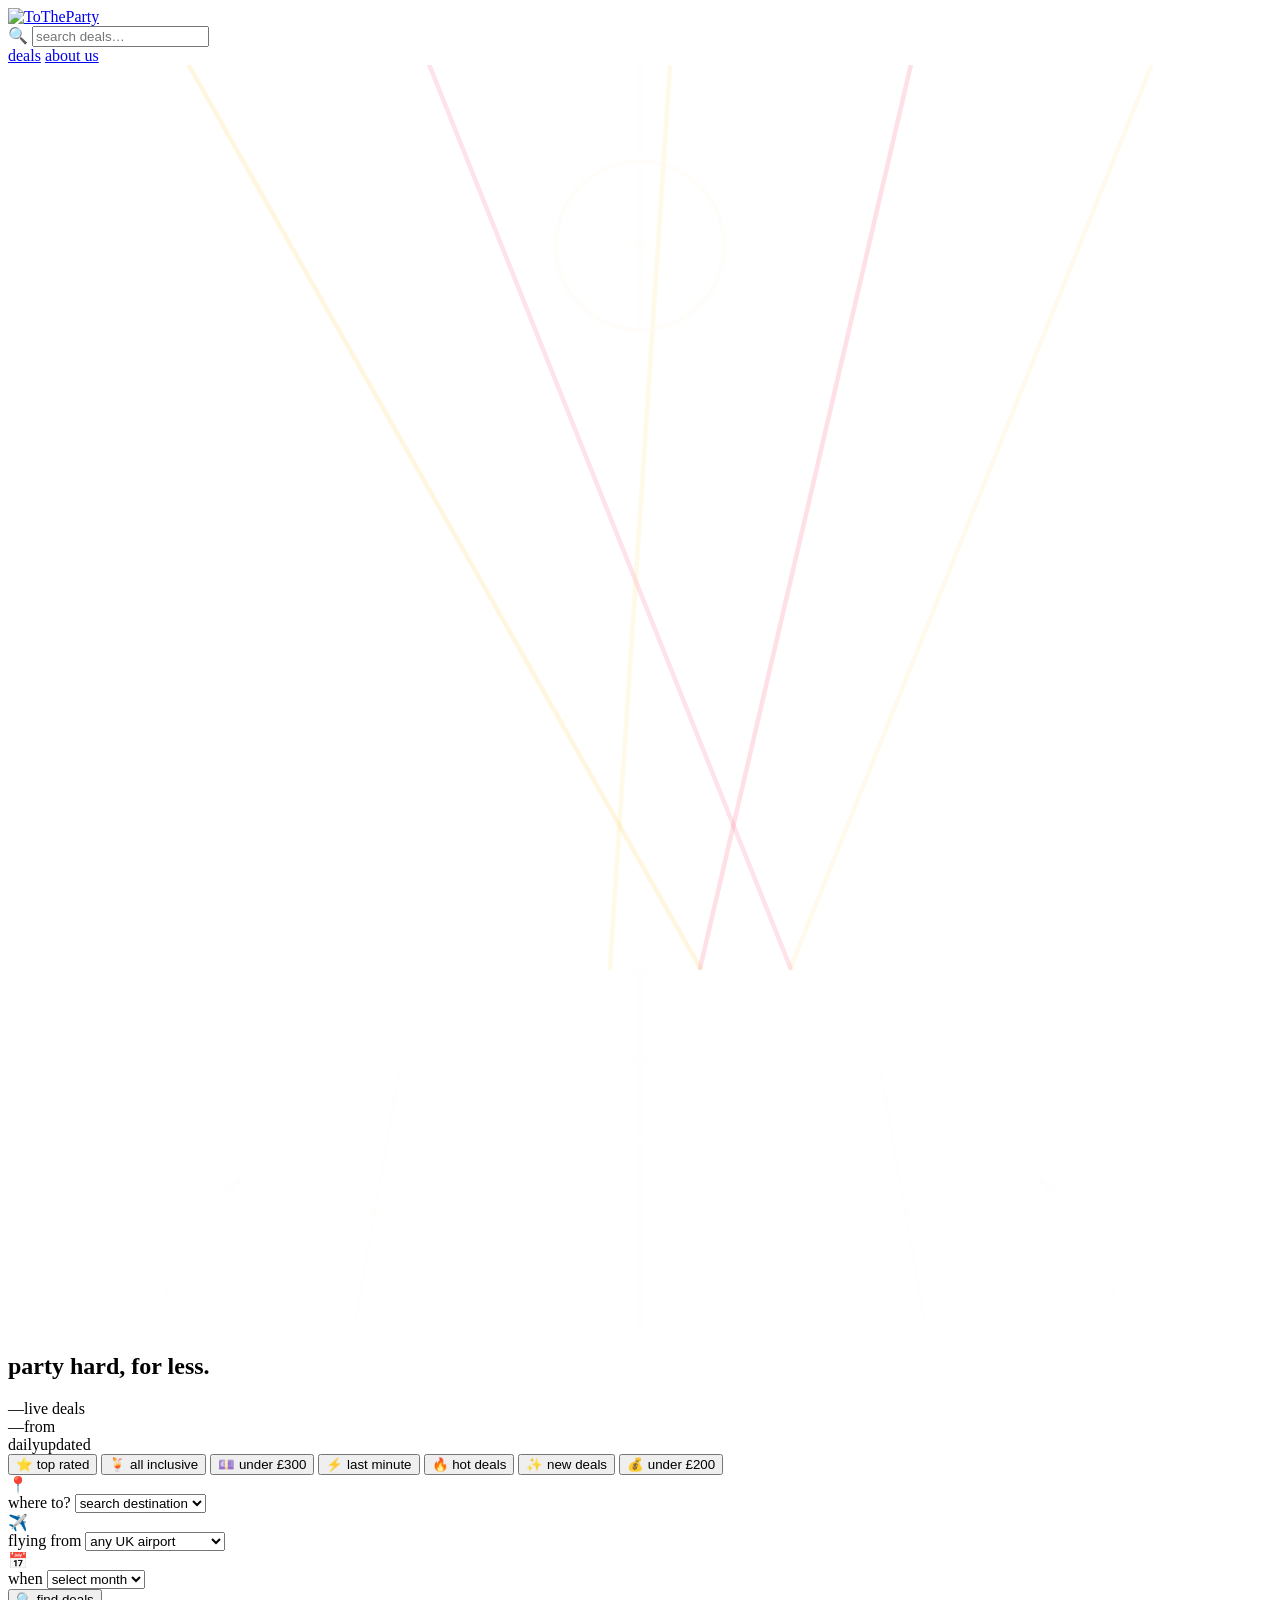
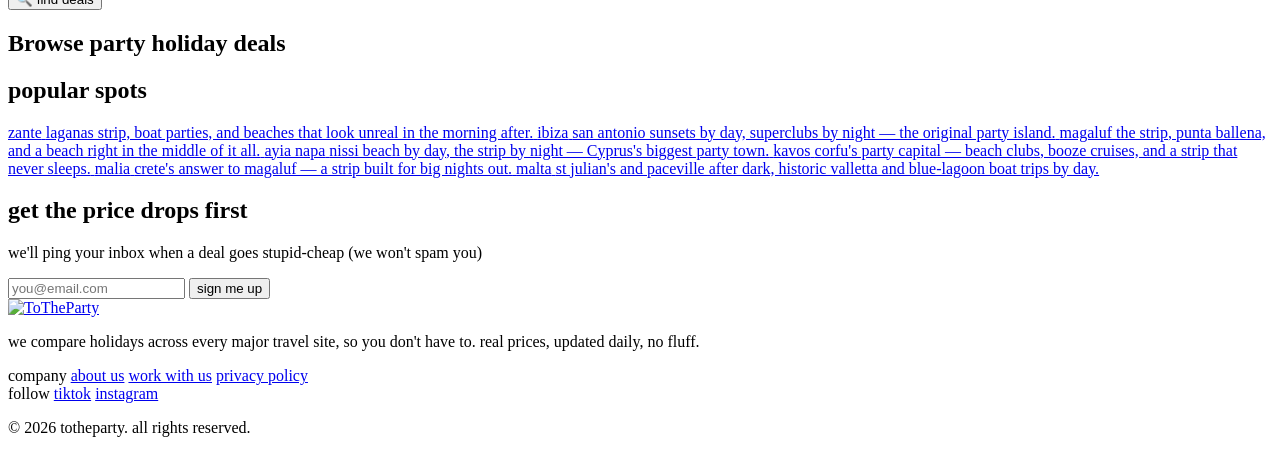
==== index.html @ 6faf3759 "Add files via upload" ====
<!DOCTYPE html>
<html lang="en">
<head>
<meta charset="UTF-8">
<meta name="viewport" content="width=device-width, initial-scale=1.0">
<title>ToTheParty — cheap party holiday deals</title>
<link rel="preconnect" href="https://fonts.googleapis.com">
<link rel="preconnect" href="https://fonts.gstatic.com" crossorigin>
<link href="https://fonts.googleapis.com/css2?family=Anton&family=Work+Sans:wght@400;500;600;700&display=swap" rel="stylesheet">
<link rel="stylesheet" href="css/styles.css">
</head>
<body>

<header class="site-header">
  <div class="wrap header-inner">
    <a href="index.html" class="logo"><img src="images/logo-header.png" alt="ToTheParty" class="logo-img"></a>
    <form class="header-search" id="header-search-form">
      <span class="header-search-input-icon" aria-hidden="true">🔍</span>
      <input type="search" id="header-search-input" placeholder="search deals…" aria-label="Search deals">
    </form>
    <nav class="main-nav">
      <a href="#deals">deals</a>
      <a href="about.html">about us</a>
    </nav>
  </div>
</header>

<section class="hero">
  <div class="wrap hero-inner">
    <svg class="hero-art" viewBox="0 0 420 420" xmlns="http://www.w3.org/2000/svg" aria-hidden="true">
  <!-- laser beams -->
  <g stroke-linecap="round" fill="none">
    <line x1="60" y1="0" x2="230" y2="300" stroke="rgba(255,201,60,0.16)" stroke-width="1.5"/>
    <line x1="140" y1="0" x2="260" y2="300" stroke="rgba(255,61,104,0.14)" stroke-width="1.5"/>
    <line x1="220" y1="0" x2="200" y2="300" stroke="rgba(255,201,60,0.12)" stroke-width="1.5"/>
    <line x1="300" y1="0" x2="230" y2="300" stroke="rgba(255,61,104,0.16)" stroke-width="1.5"/>
    <line x1="380" y1="0" x2="260" y2="300" stroke="rgba(255,201,60,0.1)" stroke-width="1.5"/>
  </g>
  <!-- disco ball -->
  <g transform="translate(210,60)">
    <line x1="0" y1="-60" x2="0" y2="-30" stroke="rgba(255,248,240,0.2)" stroke-width="1.5"/>
    <circle r="28" fill="none" stroke="rgba(255,248,240,0.28)" stroke-width="1.5"/>
    <path d="M -28 0 A 28 28 0 0 1 28 0" fill="none" stroke="rgba(255,248,240,0.2)" stroke-width="1"/>
    <path d="M -28 0 A 28 28 0 0 0 28 0" fill="none" stroke="rgba(255,248,240,0.2)" stroke-width="1"/>
    <line x1="-28" y1="0" x2="28" y2="0" stroke="rgba(255,248,240,0.18)" stroke-width="1"/>
    <line x1="0" y1="-28" x2="0" y2="28" stroke="rgba(255,248,240,0.18)" stroke-width="1"/>
    <line x1="-19.8" y1="-19.8" x2="19.8" y2="19.8" stroke="rgba(255,248,240,0.12)" stroke-width="1"/>
    <line x1="19.8" y1="-19.8" x2="-19.8" y2="19.8" stroke="rgba(255,248,240,0.12)" stroke-width="1"/>
  </g>
  <!-- dance floor grid, perspective -->
  <g stroke="rgba(255,248,240,0.14)" stroke-width="1" fill="none">
    <path d="M 60 380 L 210 300 L 360 380"/>
    <path d="M 90 400 L 210 330 L 330 400"/>
    <path d="M 120 415 L 210 355 L 300 415"/>
    <line x1="210" y1="300" x2="210" y2="420"/>
    <line x1="130" y1="335" x2="115" y2="420"/>
    <line x1="290" y1="335" x2="305" y2="420"/>
    <line x1="80" y1="365" x2="45" y2="420"/>
    <line x1="340" y1="365" x2="375" y2="420"/>
  </g>
</svg>
    <h1 class="hero-title">party <span class="hero-highlight">hard</span>, for less.</h1>
    <div class="hero-divider"></div>
    <div class="hero-stats">
      <div class="stat"><span class="stat-num" id="stat-deals">—</span><span class="stat-label">live deals</span></div>
      <div class="stat"><span class="stat-num" id="stat-lowest">—</span><span class="stat-label">from</span></div>
      <div class="stat"><span class="stat-num">daily</span><span class="stat-label">updated</span></div>
    </div>
  </div>
</section>

<section class="categories">
  <div class="wrap">
    <div class="category-row-wrap">
    <div class="category-row" id="category-row">
      <button type="button" class="category-btn" data-rating-shortcut="4">
        <span class="category-icon">⭐</span>
        <span class="category-label">top rated</span>
      </button>
      <button type="button" class="category-btn" data-board="All-inclusive">
        <span class="category-icon">🍹</span>
        <span class="category-label">all inclusive</span>
      </button>
      <button type="button" class="category-btn" data-budget-shortcut="300">
        <span class="category-icon">💷</span>
        <span class="category-label">under £300</span>
      </button>
      <button type="button" class="category-btn" data-tag-shortcut="last-minute">
        <span class="category-icon">⚡</span>
        <span class="category-label">last minute</span>
      </button>
      <button type="button" class="category-btn" data-tag-shortcut="hot">
        <span class="category-icon">🔥</span>
        <span class="category-label">hot deals</span>
      </button>
      <button type="button" class="category-btn" data-tag-shortcut="new">
        <span class="category-icon">✨</span>
        <span class="category-label">new deals</span>
      </button>
      <button type="button" class="category-btn" data-budget-shortcut="200">
        <span class="category-icon">💰</span>
        <span class="category-label">under £200</span>
      </button>
    </div>
    <div class="category-fade" aria-hidden="true"></div>
    </div>
  </div>
</section>

<section class="finder" id="deals">
  <div class="wrap">
    <form class="finder-form" id="finder-form">
      <div class="finder-card">
        <div class="finder-row">
          <span class="finder-row-icon">📍</span>
          <div class="finder-row-body">
            <label for="finder-destination">where to?</label>
            <select id="finder-destination">
              <option value="all">search destination</option>
              <option value="Zante">zante</option>
              <option value="Ibiza">ibiza</option>
              <option value="Magaluf">magaluf</option>
              <option value="Ayia Napa">ayia napa</option>
              <option value="Kavos">kavos</option>
              <option value="Malia">malia</option>
              <option value="Malta">malta</option>
            </select>
          </div>
        </div>
        <div class="finder-row">
          <span class="finder-row-icon">✈️</span>
          <div class="finder-row-body">
            <label for="finder-airport">flying from</label>
            <select id="finder-airport">
              <option value="all">any UK airport</option>
              <option value="London Heathrow">London Heathrow</option>
              <option value="London Gatwick">London Gatwick</option>
              <option value="London Stansted">London Stansted</option>
              <option value="London Luton">London Luton</option>
              <option value="London City">London City</option>
              <option value="Manchester">Manchester</option>
              <option value="Birmingham">Birmingham</option>
              <option value="Bristol">Bristol</option>
              <option value="Edinburgh">Edinburgh</option>
              <option value="Glasgow">Glasgow</option>
              <option value="Newcastle">Newcastle</option>
              <option value="Liverpool">Liverpool</option>
              <option value="Leeds Bradford">Leeds Bradford</option>
              <option value="East Midlands">East Midlands</option>
              <option value="Cardiff">Cardiff</option>
              <option value="Belfast International">Belfast International</option>
              <option value="Belfast City">Belfast City</option>
              <option value="Aberdeen">Aberdeen</option>
              <option value="Southampton">Southampton</option>
              <option value="Norwich">Norwich</option>
              <option value="Exeter">Exeter</option>
              <option value="Doncaster Sheffield">Doncaster Sheffield</option>
            </select>
          </div>
        </div>
        <div class="finder-row">
          <span class="finder-row-icon">📅</span>
          <div class="finder-row-body">
            <label for="finder-month">when</label>
            <select id="finder-month">
              <option value="all">select month</option>
              <option value="January">January</option>
              <option value="February">February</option>
              <option value="March">March</option>
              <option value="April">April</option>
              <option value="May">May</option>
              <option value="June">June</option>
              <option value="July">July</option>
              <option value="August">August</option>
              <option value="September">September</option>
              <option value="October">October</option>
              <option value="November">November</option>
              <option value="December">December</option>
            </select>
          </div>
        </div>
      </div>
      <button type="submit" class="finder-submit">🔍 find deals</button>
    </form>
    <p class="last-updated" id="last-updated"></p>
  </div>
</section>

<section class="deals-section">
  <div class="wrap">
    <h2 class="sr-only">Browse party holiday deals</h2>
    <div class="deals-grid" id="deals-grid"></div>
    <p class="deals-empty" id="deals-empty" hidden>no deals match that combo right now — try loosening a filter.</p>
    <nav class="pagination" id="pagination" aria-label="Deals pages"></nav>
  </div>
</section>

<section class="popular">
  <div class="wrap">
    <h2>popular spots</h2>
    <div class="popular-grid">
      <a class="popular-card" href="zante.html" style="background-image: url('https://picsum.photos/seed/zante-hero/500/400')">
        <span class="popular-name">zante</span>
        <span class="popular-desc">laganas strip, boat parties, and beaches that look unreal in the morning after.</span>
      </a>
      <a class="popular-card" href="ibiza.html" style="background-image: url('https://picsum.photos/seed/ibiza-hero/500/400')">
        <span class="popular-name">ibiza</span>
        <span class="popular-desc">san antonio sunsets by day, superclubs by night — the original party island.</span>
      </a>
      <a class="popular-card" href="magaluf.html" style="background-image: url('https://picsum.photos/seed/magaluf-hero/500/400')">
        <span class="popular-name">magaluf</span>
        <span class="popular-desc">the strip, punta ballena, and a beach right in the middle of it all.</span>
      </a>
      <a class="popular-card" href="ayia-napa.html" style="background-image: url('https://picsum.photos/seed/ayianapa-hero/500/400')">
        <span class="popular-name">ayia napa</span>
        <span class="popular-desc">nissi beach by day, the strip by night — Cyprus's biggest party town.</span>
      </a>
      <a class="popular-card" href="kavos.html" style="background-image: url('https://picsum.photos/seed/kavos-hero/500/400')">
        <span class="popular-name">kavos</span>
        <span class="popular-desc">corfu's party capital — beach clubs, booze cruises, and a strip that never sleeps.</span>
      </a>
      <a class="popular-card" href="malia.html" style="background-image: url('https://picsum.photos/seed/malia-hero/500/400')">
        <span class="popular-name">malia</span>
        <span class="popular-desc">crete's answer to magaluf — a strip built for big nights out.</span>
      </a>
      <a class="popular-card" href="malta.html" style="background-image: url('https://picsum.photos/seed/malta-hero/500/400')">
        <span class="popular-name">malta</span>
        <span class="popular-desc">st julian's and paceville after dark, historic valletta and blue-lagoon boat trips by day.</span>
      </a>
    </div>
  </div>
</section>

<section class="alerts" id="alerts">
  <div class="wrap alerts-inner">
    <h2>get the price drops first</h2>
    <p>we'll ping your inbox when a deal goes stupid-cheap (we won't spam you)</p>
    <form class="alert-form" id="alert-form">
      <input type="email" placeholder="you@email.com" required id="alert-email">
      <button type="submit">sign me up</button>
    </form>
    <p class="alert-confirm" id="alert-confirm" hidden>you're on the list. we'll be in touch.</p>
  </div>
</section>

<footer class="site-footer">
  <div class="wrap footer-grid">
    <div class="footer-brand">
      <a href="index.html" class="logo"><img src="images/logo-footer.png" alt="ToTheParty" class="logo-img logo-img-footer"></a>
      <p>we compare holidays across every major travel site, so you don't have to. real prices, updated daily, no fluff.</p>
    </div>
    <div class="footer-links">
      <span class="footer-heading">company</span>
      <a href="about.html">about us</a>
      <a href="work-with-us.html">work with us</a>
      <a href="privacy.html">privacy policy</a>
    </div>
    <div class="footer-links">
      <span class="footer-heading">follow</span>
      <a href="https://tiktok.com" target="_blank" rel="noopener">tiktok</a>
      <a href="https://instagram.com" target="_blank" rel="noopener">instagram</a>
    </div>
  </div>
  <div class="wrap">
    <p class="footer-copyright">© 2026 totheparty. all rights reserved.</p>
  </div>
</footer>

<script src="js/deals.js"></script>
</body>
</html>
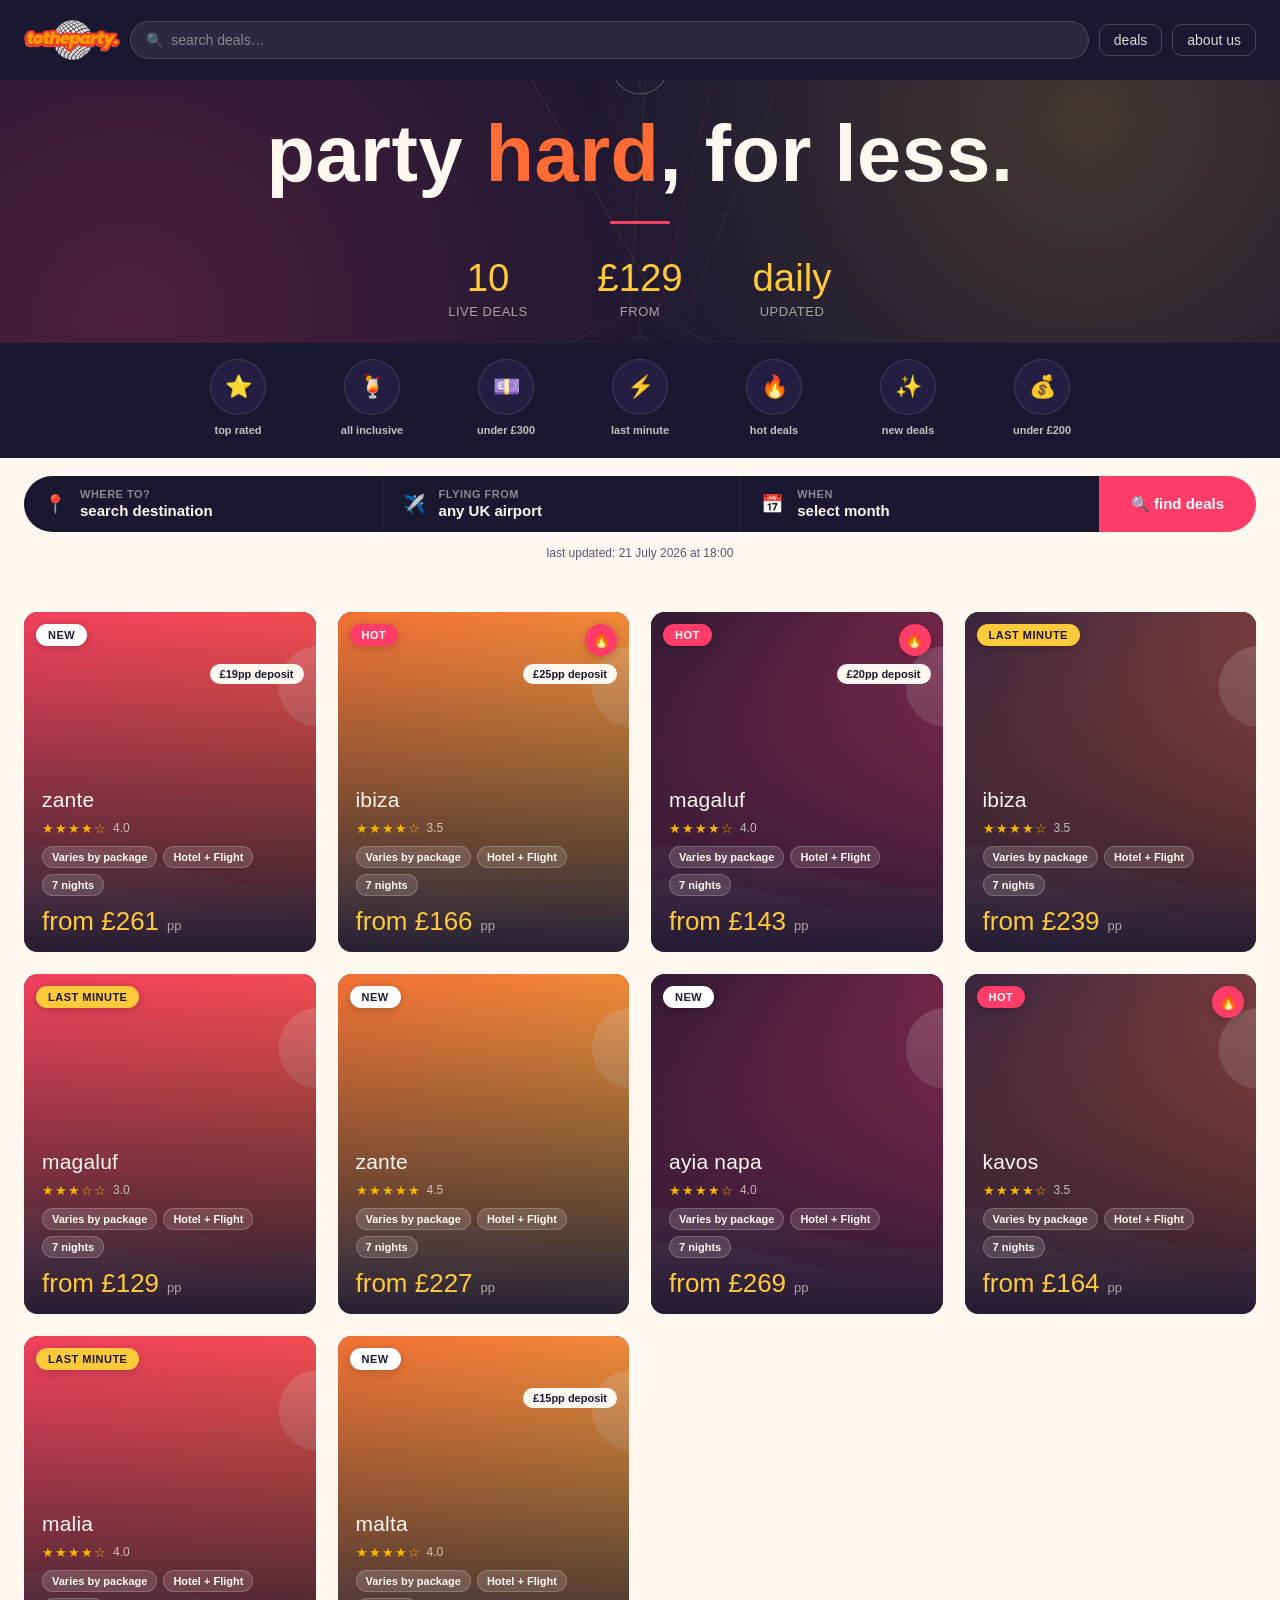
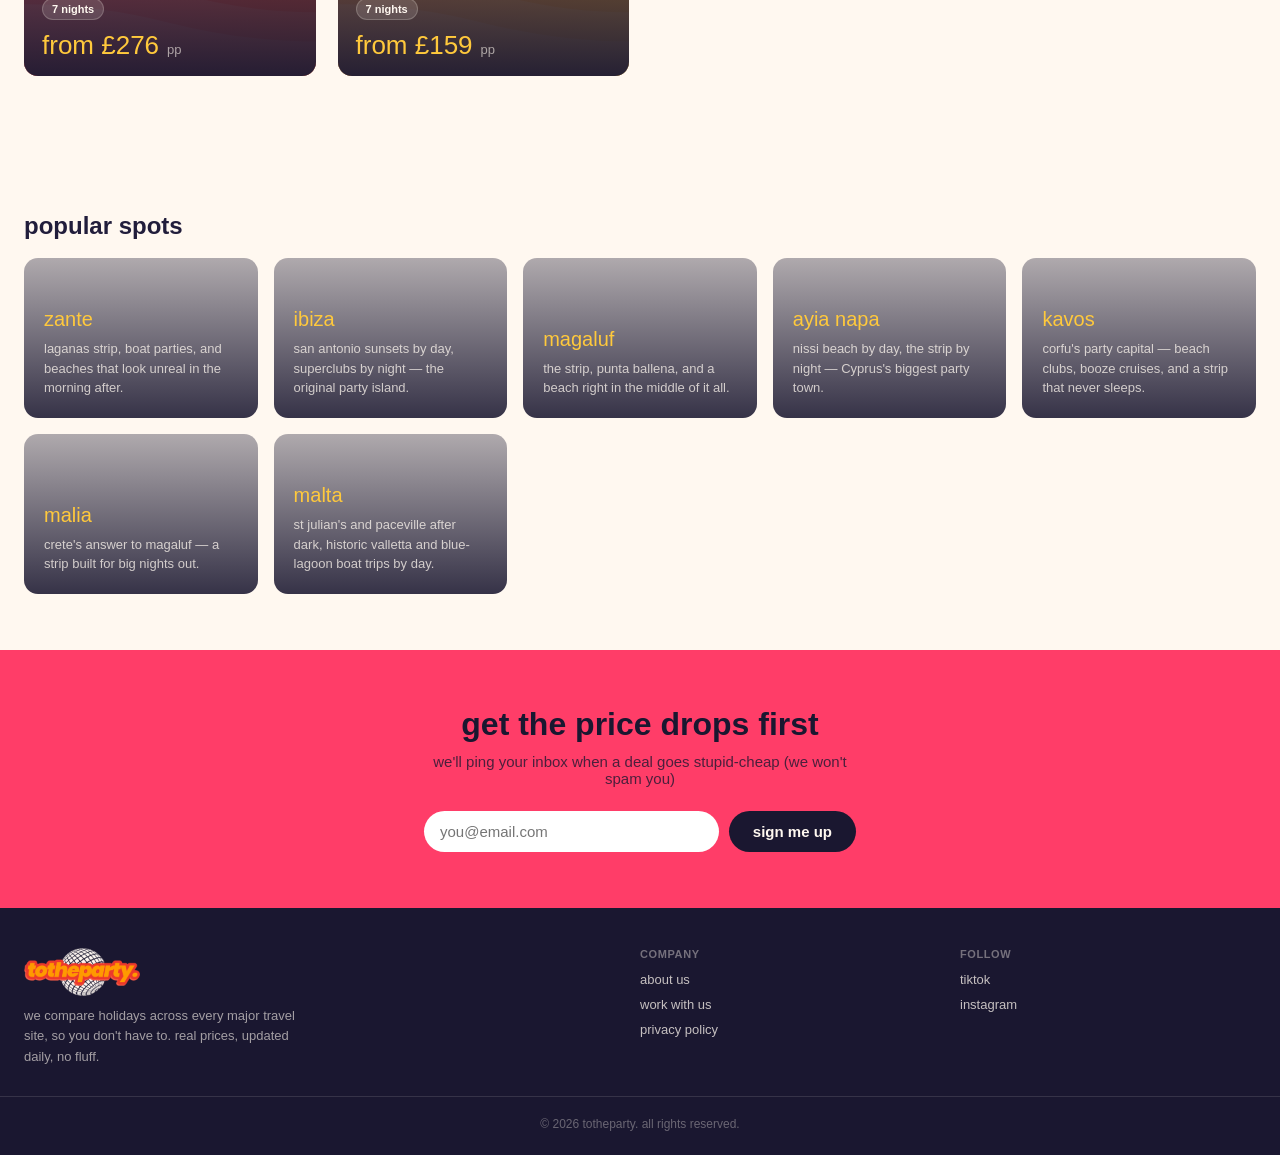
==== commit de673ba5: "Add files via upload" ====
--- a/index.html
+++ b/index.html
@@ -7,13 +7,13 @@
 <link rel="preconnect" href="https://fonts.googleapis.com">
 <link rel="preconnect" href="https://fonts.gstatic.com" crossorigin>
 <link href="https://fonts.googleapis.com/css2?family=Anton&family=Work+Sans:wght@400;500;600;700&display=swap" rel="stylesheet">
-<link rel="stylesheet" href="css/styles.css">
+<link rel="stylesheet" href="styles.css">
 </head>
 <body>
 
 <header class="site-header">
   <div class="wrap header-inner">
-    <a href="index.html" class="logo"><img src="images/logo-header.png" alt="ToTheParty" class="logo-img"></a>
+    <a href="index.html" class="logo"><img src="logo-header.png" alt="ToTheParty" class="logo-img"></a>
     <form class="header-search" id="header-search-form">
       <span class="header-search-input-icon" aria-hidden="true">🔍</span>
       <input type="search" id="header-search-input" placeholder="search deals…" aria-label="Search deals">
@@ -246,7 +246,7 @@
 <footer class="site-footer">
   <div class="wrap footer-grid">
     <div class="footer-brand">
-      <a href="index.html" class="logo"><img src="images/logo-footer.png" alt="ToTheParty" class="logo-img logo-img-footer"></a>
+      <a href="index.html" class="logo"><img src="logo-footer.png" alt="ToTheParty" class="logo-img logo-img-footer"></a>
       <p>we compare holidays across every major travel site, so you don't have to. real prices, updated daily, no fluff.</p>
     </div>
     <div class="footer-links">
@@ -266,6 +266,6 @@
   </div>
 </footer>
 
-<script src="js/deals.js"></script>
+<script src="deals.js"></script>
 </body>
 </html>
--- a/styles.css
+++ b/styles.css
@@ -0,0 +1,896 @@
+:root {
+  --night: #1A1730;
+  --night-2: #241F42;
+  --hot-pink: #FF3D68;
+  --sunset: #FF6B35;
+  --sun: #FFC93C;
+  --cream: #FFF8F0;
+  --ink: #211D3B;
+  --ink-soft: #5A5578;
+  --line: rgba(33, 29, 59, 0.12);
+}
+
+* { box-sizing: border-box; margin: 0; padding: 0; }
+
+.sr-only {
+  position: absolute;
+  width: 1px;
+  height: 1px;
+  padding: 0;
+  margin: -1px;
+  overflow: hidden;
+  clip: rect(0, 0, 0, 0);
+  white-space: nowrap;
+  border: 0;
+}
+
+body {
+  font-family: 'Work Sans', sans-serif;
+  background: var(--cream);
+  color: var(--ink);
+  -webkit-font-smoothing: antialiased;
+}
+
+.wrap {
+  max-width: 1320px;
+  margin: 0 auto;
+  padding: 0 24px;
+}
+
+a { text-decoration: none; color: inherit; }
+
+/* Header */
+.site-header {
+  background: var(--night);
+  padding: 20px 0;
+}
+.header-inner {
+  display: flex;
+  align-items: center;
+  justify-content: space-between;
+  gap: 10px;
+}
+.header-search {
+  display: flex;
+  align-items: center;
+  flex: 1;
+  min-width: 0;
+  position: relative;
+}
+.header-search-input-icon {
+  position: absolute;
+  left: 14px;
+  top: 50%;
+  transform: translateY(-50%);
+  font-size: 13px;
+  opacity: 0.5;
+  pointer-events: none;
+}
+.header-search input {
+  width: 100%;
+  font-family: inherit;
+  font-size: 13px;
+  padding: 9px 12px 9px 36px;
+  border-radius: 100px;
+  border: 1px solid rgba(255,248,240,0.15);
+  background: rgba(255,248,240,0.08);
+  color: var(--cream);
+  min-width: 0;
+}
+.header-search input::placeholder { color: rgba(255,248,240,0.45); }
+.header-search input:focus {
+  outline: none;
+  border-color: var(--hot-pink);
+  background: rgba(255,248,240,0.12);
+}
+@media (min-width: 768px) {
+  .header-search-input-icon { left: 16px; font-size: 14px; }
+  .header-search input {
+    font-size: 14px;
+    padding: 10px 16px 10px 40px;
+  }
+}
+.logo {
+  font-family: 'Anton', sans-serif;
+  font-size: 24px;
+  letter-spacing: 0.5px;
+  color: var(--cream);
+  text-transform: lowercase;
+  display: flex;
+  align-items: center;
+  gap: 9px;
+}
+.logo-mark { flex-shrink: 0; }
+.logo-img { display: block; height: 40px; width: auto; }
+.logo-img-footer { height: 48px; }
+.logo span { color: var(--sun); }
+.main-nav { display: flex; gap: 10px; }
+.main-nav a {
+  color: var(--cream);
+  font-size: 14px;
+  font-weight: 500;
+  opacity: 0.85;
+  border: 1px solid rgba(255,248,240,0.25);
+  border-radius: 10px;
+  padding: 7px 14px;
+  transition: opacity 0.15s ease, border-color 0.15s ease;
+}
+.main-nav a:hover {
+  opacity: 1;
+  border-color: var(--hot-pink);
+}
+
+/* Hero */
+.hero {
+  background: var(--night);
+  background-image: radial-gradient(circle at 85% 15%, rgba(255,201,60,0.18), transparent 45%),
+                     radial-gradient(circle at 10% 90%, rgba(255,61,104,0.22), transparent 50%);
+  padding: 32px 0 24px;
+  position: relative;
+  overflow: hidden;
+}
+.hero-art {
+  position: absolute;
+  left: 50%;
+  top: 50%;
+  transform: translate(-50%, -50%);
+  height: 420px;
+  width: 420px;
+  pointer-events: none;
+  z-index: 0;
+  opacity: 0.5;
+}
+.hero-inner {
+  position: relative;
+  z-index: 1;
+  overflow: visible;
+  text-align: center;
+  display: flex;
+  flex-direction: column;
+  align-items: center;
+}
+.eyebrow {
+  color: var(--sun);
+  font-size: 13px;
+  font-weight: 600;
+  letter-spacing: 1px;
+  margin-bottom: 14px;
+}
+.hero-title {
+  font-family: 'Anton', sans-serif;
+  color: var(--cream);
+  font-size: clamp(34px, 6.2vw, 96px);
+  line-height: 1.05;
+  letter-spacing: 0.5px;
+  text-transform: lowercase;
+  white-space: nowrap;
+}
+.hero-highlight {
+  color: var(--sunset);
+  animation: hero-glow 2.4s ease-in-out infinite;
+}
+@keyframes hero-glow {
+  0%, 100% { text-shadow: 0 0 10px rgba(255,107,53,0.35); }
+  50% { text-shadow: 0 0 26px rgba(255,107,53,0.85); }
+}
+.hero-sub {
+  color: rgba(255,248,240,0.75);
+  font-size: clamp(16px, 1.6vw, 24px);
+  max-width: 640px;
+  margin-top: 26px;
+  line-height: 1.6;
+}
+.hero-divider {
+  width: 60px;
+  height: 3px;
+  background: var(--hot-pink);
+  border-radius: 100px;
+  margin-top: 26px;
+}
+.hero-stats {
+  display: flex;
+  justify-content: center;
+  gap: 56px;
+  margin-top: 32px;
+}
+.stat { display: flex; flex-direction: column; align-items: center; min-width: 96px; }
+.stat-num {
+  font-family: 'Anton', sans-serif;
+  color: var(--sun);
+  font-size: clamp(28px, 3vw, 42px);
+  text-transform: lowercase;
+}
+.stat-label {
+  color: rgba(255,248,240,0.6);
+  font-size: 13px;
+  text-transform: uppercase;
+  letter-spacing: 0.5px;
+  margin-top: 4px;
+}
+
+/* Finder */
+/* Category icon shortcuts */
+.categories {
+  background: var(--night);
+  padding: 16px 0;
+}
+.category-row-wrap { position: relative; }
+.category-fade { display: none; }
+@media (max-width: 639px) {
+  .category-fade {
+    display: block;
+    position: absolute;
+    top: 0;
+    right: 0;
+    bottom: 4px;
+    width: 52px;
+    background: linear-gradient(90deg, transparent, var(--night) 80%);
+    pointer-events: none;
+  }
+}
+.category-row {
+  display: flex;
+  gap: 14px;
+  overflow-x: auto;
+  padding-bottom: 4px;
+  padding-right: 40px;
+  justify-content: flex-start;
+}
+@media (min-width: 640px) {
+  .category-row { justify-content: center; padding-right: 0; gap: 24px; }
+}
+@media (min-width: 900px) {
+  .category-row { gap: 64px; }
+}
+.category-btn {
+  font-family: inherit;
+  background: none;
+  border: none;
+  cursor: pointer;
+  display: flex;
+  flex-direction: column;
+  align-items: center;
+  gap: 8px;
+  flex-shrink: 0;
+  min-width: 70px;
+}
+.category-icon {
+  width: 56px;
+  height: 56px;
+  border-radius: 50%;
+  background: var(--night-2);
+  border: 1.5px solid rgba(255,248,240,0.12);
+  display: flex;
+  align-items: center;
+  justify-content: center;
+  font-size: 22px;
+  color: var(--sun);
+  transition: border-color 0.15s ease, transform 0.15s ease;
+}
+.category-btn:hover .category-icon {
+  border-color: var(--hot-pink);
+  transform: translateY(-2px);
+}
+.category-btn.active .category-icon {
+  background: var(--hot-pink);
+  border-color: var(--hot-pink);
+}
+.category-label {
+  font-size: 11px;
+  font-weight: 600;
+  color: rgba(255,248,240,0.75);
+  text-align: center;
+  line-height: 1.3;
+}
+.category-btn.active .category-label { color: var(--hot-pink); }
+
+/* Finder */
+.finder {
+  background: var(--cream);
+  padding: 18px 0 20px;
+}
+.finder-card {
+  background: var(--night);
+  border-radius: 16px 16px 0 0;
+  overflow: hidden;
+}
+.finder-row {
+  display: flex;
+  align-items: center;
+  gap: 14px;
+  padding: 14px 18px;
+  border-bottom: 1px solid rgba(255,248,240,0.08);
+}
+.finder-row:last-child { border-bottom: none; }
+.finder-row-icon {
+  font-size: 18px;
+  width: 22px;
+  text-align: center;
+  flex-shrink: 0;
+}
+.finder-row-body {
+  flex: 1;
+  min-width: 0;
+  position: relative;
+}
+.finder-row-body label {
+  display: block;
+  font-size: 11px;
+  font-weight: 700;
+  color: rgba(255,248,240,0.5);
+  text-transform: uppercase;
+  letter-spacing: 0.5px;
+  margin-bottom: 2px;
+}
+.finder-row-body select {
+  font-family: inherit;
+  font-size: 15px;
+  font-weight: 600;
+  color: var(--cream);
+  background: transparent;
+  border: none;
+  width: 100%;
+  padding: 0;
+  appearance: none;
+  -webkit-appearance: none;
+}
+.finder-row-body select option { color: var(--ink); }
+.finder-submit {
+  font-family: inherit;
+  font-size: 15px;
+  font-weight: 700;
+  padding: 15px 24px;
+  min-height: 48px;
+  width: 100%;
+  border-radius: 0 0 16px 16px;
+  border: none;
+  background: var(--hot-pink);
+  color: #fff;
+  cursor: pointer;
+  margin-top: 0;
+}
+.finder-submit:hover { background: #E5265A; }
+
+.last-updated {
+  text-align: center;
+  font-size: 12px;
+  color: var(--ink-soft);
+  margin-top: 14px;
+}
+
+@media (min-width: 900px) {
+  .finder-form {
+    display: flex;
+    align-items: stretch;
+    gap: 0;
+  }
+  .finder-card {
+    display: flex;
+    flex: 1;
+    border-radius: 100px 0 0 100px;
+  }
+  .finder-row {
+    flex: 1;
+    border-bottom: none;
+    border-right: 1px solid rgba(255,248,240,0.08);
+    padding: 12px 20px;
+  }
+  .finder-row:last-child { border-right: none; }
+  .finder-submit {
+    width: auto;
+    white-space: nowrap;
+    border-radius: 0 100px 100px 0;
+    margin-top: 0;
+    padding: 0 32px;
+  }
+}
+
+/* Rating popover (nested inside a finder-row-body now) */
+.rating-select {
+  font-family: inherit;
+  font-size: 15px;
+  font-weight: 600;
+  padding: 0;
+  border: none;
+  background: transparent;
+  color: var(--cream);
+  cursor: pointer;
+  display: flex;
+  align-items: center;
+  justify-content: space-between;
+  gap: 8px;
+  width: 100%;
+  text-align: left;
+}
+.rating-select-arrow { font-size: 11px; color: rgba(255,248,240,0.5); }
+.rating-popover {
+  position: absolute;
+  width: 260px;
+  background: #fff;
+  border: 1.5px solid var(--line);
+  border-radius: 12px;
+  padding: 16px;
+  box-shadow: 0 12px 28px rgba(26,23,48,0.25);
+  z-index: 20;
+}
+.rating-popover-scale {
+  display: flex;
+  justify-content: space-between;
+  margin-top: 8px;
+  font-size: 11px;
+  color: var(--ink-soft);
+}
+
+.rating-slider:focus-visible::-webkit-slider-thumb {
+  outline: 2px solid var(--night);
+  outline-offset: 2px;
+}
+.rating-slider:focus-visible::-moz-range-thumb {
+  outline: 2px solid var(--night);
+  outline-offset: 2px;
+}
+
+.rating-slider {
+  -webkit-appearance: none;
+  appearance: none;
+  width: 100%;
+  height: 6px;
+  border-radius: 100px;
+  background: var(--line);
+  outline: none;
+  margin-top: 4px;
+}
+.rating-slider::-webkit-slider-thumb {
+  -webkit-appearance: none;
+  appearance: none;
+  width: 20px;
+  height: 20px;
+  border-radius: 50%;
+  background: var(--hot-pink);
+  cursor: pointer;
+  border: 3px solid #fff;
+  box-shadow: 0 1px 4px rgba(0,0,0,0.25);
+}
+.rating-slider::-moz-range-thumb {
+  width: 20px;
+  height: 20px;
+  border-radius: 50%;
+  background: var(--hot-pink);
+  cursor: pointer;
+  border: 3px solid #fff;
+  box-shadow: 0 1px 4px rgba(0,0,0,0.25);
+}
+
+/* Filters */
+/* Deals grid */
+.deals-section { padding: 8px 0 64px; }
+.deals-grid {
+  display: grid;
+  grid-template-columns: repeat(auto-fill, minmax(230px, 1fr));
+  gap: 22px;
+  margin-top: 24px;
+}
+
+.deal-card {
+  border-radius: 14px;
+  overflow: hidden;
+  position: relative;
+  display: block;
+  min-height: 340px;
+  transition: transform 0.15s ease, box-shadow 0.15s ease;
+}
+.deal-card:hover {
+  transform: translateY(-3px);
+  box-shadow: 0 12px 28px rgba(26,23,48,0.25);
+}
+
+.deal-image {
+  height: 100%;
+  min-height: 340px;
+  background-size: cover;
+  background-position: center;
+  background-color: var(--night);
+  position: relative;
+  display: flex;
+  flex-direction: column;
+  justify-content: flex-end;
+}
+.deal-image::after {
+  content: "";
+  position: absolute;
+  inset: 0;
+  background: linear-gradient(180deg, rgba(26,23,48,0.05) 0%, rgba(26,23,48,0.55) 55%, rgba(26,23,48,0.95) 100%);
+  z-index: 0;
+}
+
+.deal-tag-overlay {
+  position: absolute;
+  top: 12px;
+  left: 12px;
+  display: inline-block;
+  font-size: 11px;
+  font-weight: 700;
+  text-transform: uppercase;
+  letter-spacing: 0.5px;
+  padding: 5px 12px;
+  border-radius: 100px;
+  z-index: 2;
+  box-shadow: 0 2px 8px rgba(0,0,0,0.2);
+}
+.deal-tag-overlay.hot { background: #FF3D68; color: #fff; }
+.deal-tag-overlay.last-minute { background: var(--sun); color: var(--night); }
+.deal-tag-overlay.new { background: #fff; color: var(--ink); }
+
+.deal-hot-icon {
+  position: absolute;
+  top: 12px;
+  right: 12px;
+  width: 32px;
+  height: 32px;
+  border-radius: 50%;
+  background: var(--hot-pink);
+  display: flex;
+  align-items: center;
+  justify-content: center;
+  font-size: 15px;
+  z-index: 2;
+  box-shadow: 0 2px 8px rgba(0,0,0,0.2);
+}
+
+.deal-overlay-content {
+  position: relative;
+  z-index: 1;
+  padding: 18px;
+}
+
+.deal-headline {
+  font-family: 'Anton', sans-serif;
+  font-size: 21px;
+  text-transform: lowercase;
+  letter-spacing: 0.2px;
+  color: var(--cream);
+  line-height: 1.15;
+  margin-bottom: 8px;
+}
+.deal-stars {
+  font-size: 13px;
+  color: #F5B700;
+  letter-spacing: 1px;
+  margin-bottom: 10px;
+  display: flex;
+  align-items: center;
+  gap: 6px;
+}
+.deal-rating-num {
+  font-size: 12px;
+  color: rgba(255,248,240,0.7);
+  letter-spacing: 0;
+}
+.deal-badges {
+  display: flex;
+  flex-wrap: wrap;
+  gap: 6px;
+  margin-bottom: 12px;
+}
+.badge {
+  font-size: 11px;
+  font-weight: 600;
+  color: var(--cream);
+  background: rgba(255,248,240,0.14);
+  border: 1px solid rgba(255,248,240,0.2);
+  padding: 4px 9px;
+  border-radius: 100px;
+}
+
+.deal-price-row {
+  display: flex;
+  align-items: baseline;
+  gap: 8px;
+  flex-wrap: wrap;
+}
+.deal-card:active {
+  transform: scale(0.98);
+}
+.deal-deposit {
+  position: absolute;
+  top: 52px;
+  right: 12px;
+  z-index: 2;
+  font-size: 11px;
+  font-weight: 700;
+  color: var(--night);
+  background: var(--cream);
+  padding: 4px 10px;
+  border-radius: 100px;
+}
+
+.deal-was {
+  font-size: 13px;
+  color: rgba(255,248,240,0.5);
+  text-decoration: line-through;
+}
+.deal-now {
+  font-family: 'Anton', sans-serif;
+  font-size: 26px;
+  color: var(--sun);
+  line-height: 1;
+  white-space: nowrap;
+}
+.deal-pp {
+  font-size: 13px;
+  color: rgba(255,248,240,0.6);
+}
+
+.deals-empty {
+  text-align: center;
+  color: var(--ink-soft);
+  font-size: 14px;
+  padding: 32px 0;
+}
+.pagination {
+  display: flex;
+  justify-content: center;
+  gap: 10px;
+  margin-top: 40px;
+  flex-wrap: wrap;
+}
+.page-dot {
+  font-family: inherit;
+  font-size: 14px;
+  font-weight: 700;
+  width: 44px;
+  height: 44px;
+  border-radius: 50%;
+  border: 1.5px solid var(--line);
+  background: #fff;
+  color: var(--ink-soft);
+  cursor: pointer;
+  display: flex;
+  align-items: center;
+  justify-content: center;
+  transition: all 0.15s ease;
+}
+.page-dot:hover { border-color: var(--hot-pink); color: var(--hot-pink); }
+.page-dot.active {
+  background: var(--hot-pink);
+  border-color: var(--hot-pink);
+  color: #fff;
+}
+
+/* Popular destinations */
+.popular { padding: 32px 0 56px; }
+.popular h2 {
+  font-family: 'Anton', sans-serif;
+  font-size: 24px;
+  text-transform: lowercase;
+  margin-bottom: 18px;
+}
+.popular-grid {
+  display: grid;
+  grid-template-columns: repeat(auto-fit, minmax(220px, 1fr));
+  gap: 16px;
+}
+.popular-card {
+  font-family: inherit;
+  text-align: left;
+  background-size: cover;
+  background-position: center;
+  border: none;
+  border-radius: 14px;
+  padding: 20px;
+  cursor: pointer;
+  display: flex;
+  flex-direction: column;
+  justify-content: flex-end;
+  gap: 8px;
+  min-height: 160px;
+  position: relative;
+  overflow: hidden;
+  text-decoration: none;
+  transition: transform 0.2s ease, box-shadow 0.2s ease;
+}
+.popular-card::before {
+  content: "";
+  position: absolute;
+  inset: 0;
+  background: linear-gradient(180deg, rgba(26,23,48,0.35) 0%, rgba(26,23,48,0.88) 100%);
+  transition: background 0.2s ease;
+}
+.popular-card:hover {
+  transform: translateY(-6px);
+  box-shadow: 0 14px 30px rgba(26,23,48,0.25);
+}
+.popular-card:hover::before {
+  background: linear-gradient(180deg, rgba(255,61,104,0.25) 0%, rgba(26,23,48,0.9) 100%);
+}
+.popular-name, .popular-desc { position: relative; z-index: 1; }
+.popular-name {
+  font-family: 'Anton', sans-serif;
+  font-size: 20px;
+  color: var(--sun);
+  text-transform: lowercase;
+}
+.popular-desc {
+  font-size: 13px;
+  color: rgba(255,248,240,0.75);
+  line-height: 1.5;
+}
+
+/* Alerts */
+.alerts {
+  background: var(--hot-pink);
+  padding: 56px 0;
+}
+.alerts-inner { text-align: center; max-width: 480px; margin: 0 auto; }
+.alerts h2 {
+  font-family: 'Anton', sans-serif;
+  color: var(--night);
+  font-size: 32px;
+  text-transform: lowercase;
+}
+.alerts p {
+  color: rgba(26,23,48,0.78);
+  margin-top: 10px;
+  font-size: 15px;
+  font-weight: 500;
+}
+.alert-form {
+  display: flex;
+  gap: 10px;
+  margin-top: 24px;
+  flex-wrap: wrap;
+  justify-content: center;
+}
+.alert-form input {
+  font-family: inherit;
+  font-size: 15px;
+  padding: 12px 16px;
+  border-radius: 100px;
+  border: none;
+  min-width: 240px;
+  flex: 1;
+}
+.alert-form input:focus {
+  outline: 3px solid var(--night);
+  outline-offset: 2px;
+}
+.alert-form button {
+  font-family: inherit;
+  font-size: 15px;
+  font-weight: 700;
+  padding: 12px 24px;
+  border-radius: 100px;
+  border: none;
+  background: var(--night);
+  color: var(--cream);
+  cursor: pointer;
+}
+.alert-form button:hover { background: #100D22; }
+.alert-confirm {
+  margin-top: 16px;
+  color: var(--night);
+  font-weight: 700;
+}
+
+/* Destination pages */
+.dest-hero {
+  height: 280px;
+  background-size: cover;
+  background-position: center;
+  position: relative;
+  display: flex;
+  align-items: flex-end;
+}
+.dest-hero::before {
+  content: "";
+  position: absolute;
+  inset: 0;
+  background: linear-gradient(180deg, rgba(26,23,48,0.5) 0%, rgba(26,23,48,0.92) 100%);
+}
+.dest-hero-inner { position: relative; z-index: 1; padding-bottom: 24px; }
+.dest-hero-title {
+  font-family: 'Anton', sans-serif;
+  color: var(--cream);
+  font-size: 48px;
+  text-transform: lowercase;
+}
+.dest-content { max-width: 640px; }
+.dest-subhead {
+  font-family: 'Anton', sans-serif;
+  font-size: 20px;
+  text-transform: lowercase;
+  color: var(--ink);
+  margin-top: 28px;
+  margin-bottom: 8px;
+}
+.dest-cta {
+  display: inline-block;
+  margin-top: 28px;
+  font-size: 14px;
+  font-weight: 700;
+  color: #fff;
+  background: var(--hot-pink);
+  padding: 12px 28px;
+  border-radius: 100px;
+}
+.dest-cta:hover { background: #E5265A; }
+
+/* Generic page content */
+.page-content { padding: 56px 0; min-height: 40vh; }
+.page-title {
+  font-family: 'Anton', sans-serif;
+  font-size: 40px;
+  text-transform: lowercase;
+  margin-bottom: 20px;
+}
+.page-text {
+  font-size: 16px;
+  line-height: 1.7;
+  color: var(--ink-soft);
+  max-width: 560px;
+  margin-bottom: 16px;
+}
+
+/* Footer */
+.site-footer {
+  background: var(--night);
+  padding: 40px 0 24px;
+}
+.footer-grid {
+  display: grid;
+  grid-template-columns: 2fr 1fr 1fr;
+  gap: 24px;
+  padding-bottom: 28px;
+  border-bottom: 1px solid rgba(255,248,240,0.12);
+  margin-bottom: 20px;
+}
+.footer-brand p {
+  color: rgba(255,248,240,0.6);
+  font-size: 13px;
+  margin-top: 10px;
+  max-width: 280px;
+  line-height: 1.6;
+}
+.footer-links { display: flex; flex-direction: column; gap: 10px; }
+.footer-heading {
+  color: rgba(255,248,240,0.4);
+  font-size: 11px;
+  text-transform: uppercase;
+  letter-spacing: 0.6px;
+  font-weight: 700;
+  margin-bottom: 2px;
+}
+.footer-links a {
+  color: rgba(255,248,240,0.75);
+  font-size: 13px;
+}
+.footer-links a:hover { color: var(--sun); }
+.footer-disclaimer {
+  color: rgba(255,248,240,0.45);
+  font-size: 12px;
+  line-height: 1.6;
+  max-width: 640px;
+}
+.footer-copyright {
+  color: rgba(255,248,240,0.35);
+  font-size: 12px;
+  margin-top: 0;
+  text-align: center;
+}
+@media (max-width: 640px) {
+  .footer-grid { grid-template-columns: 1fr; }
+}
+
+/* Mobile */
+@media (max-width: 640px) {
+  .hero-art { width: 280px; height: 280px; opacity: 0.35; }
+  .hero-title { line-height: 1.1; }
+  .hero-stats { display: none; }
+  .hero-divider { margin-top: 20px; margin-bottom: 4px; }
+  .category-icon { width: 50px; height: 50px; font-size: 19px; }
+  .hero { padding: 24px 0 16px; }
+  .categories { padding: 12px 0; }
+  .finder { padding: 16px 0 16px; }
+  .finder-row { padding: 12px 18px; }
+  .finder-submit { padding: 14px 24px; min-height: 46px; }
+}
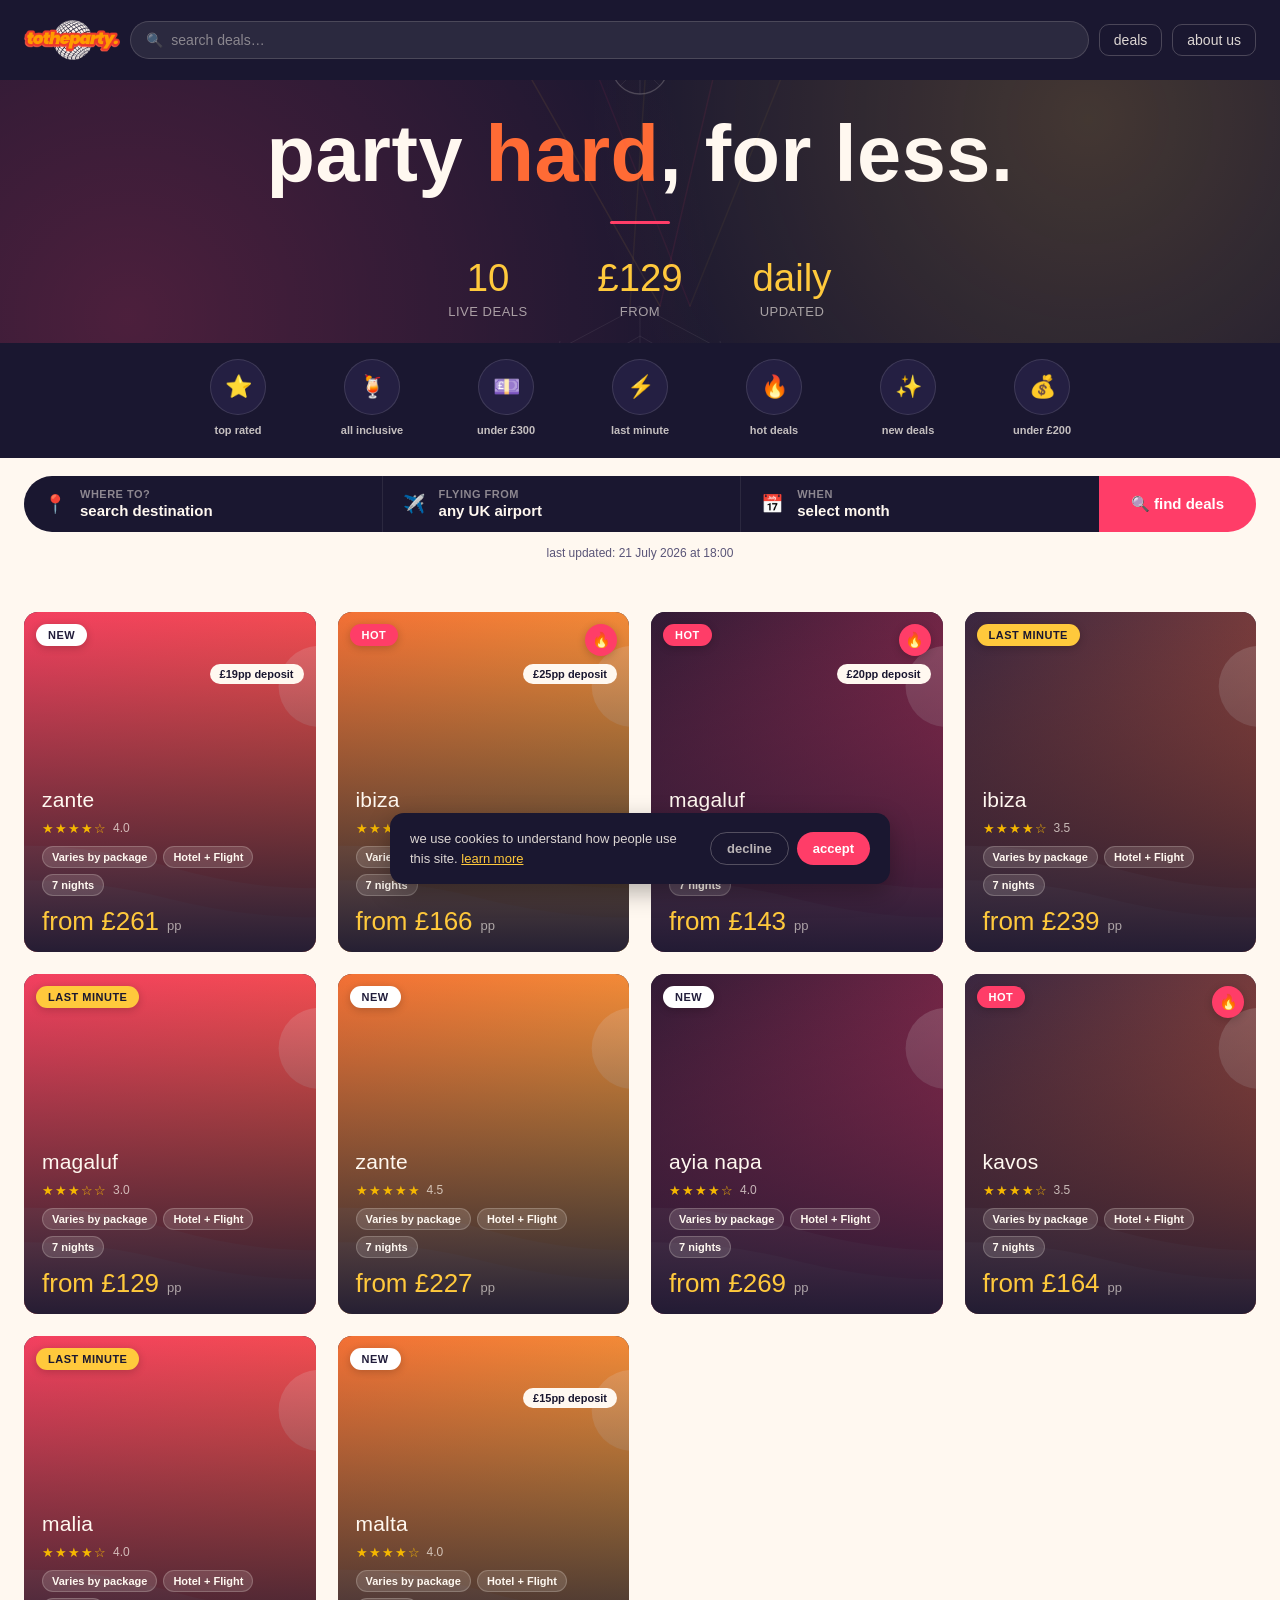
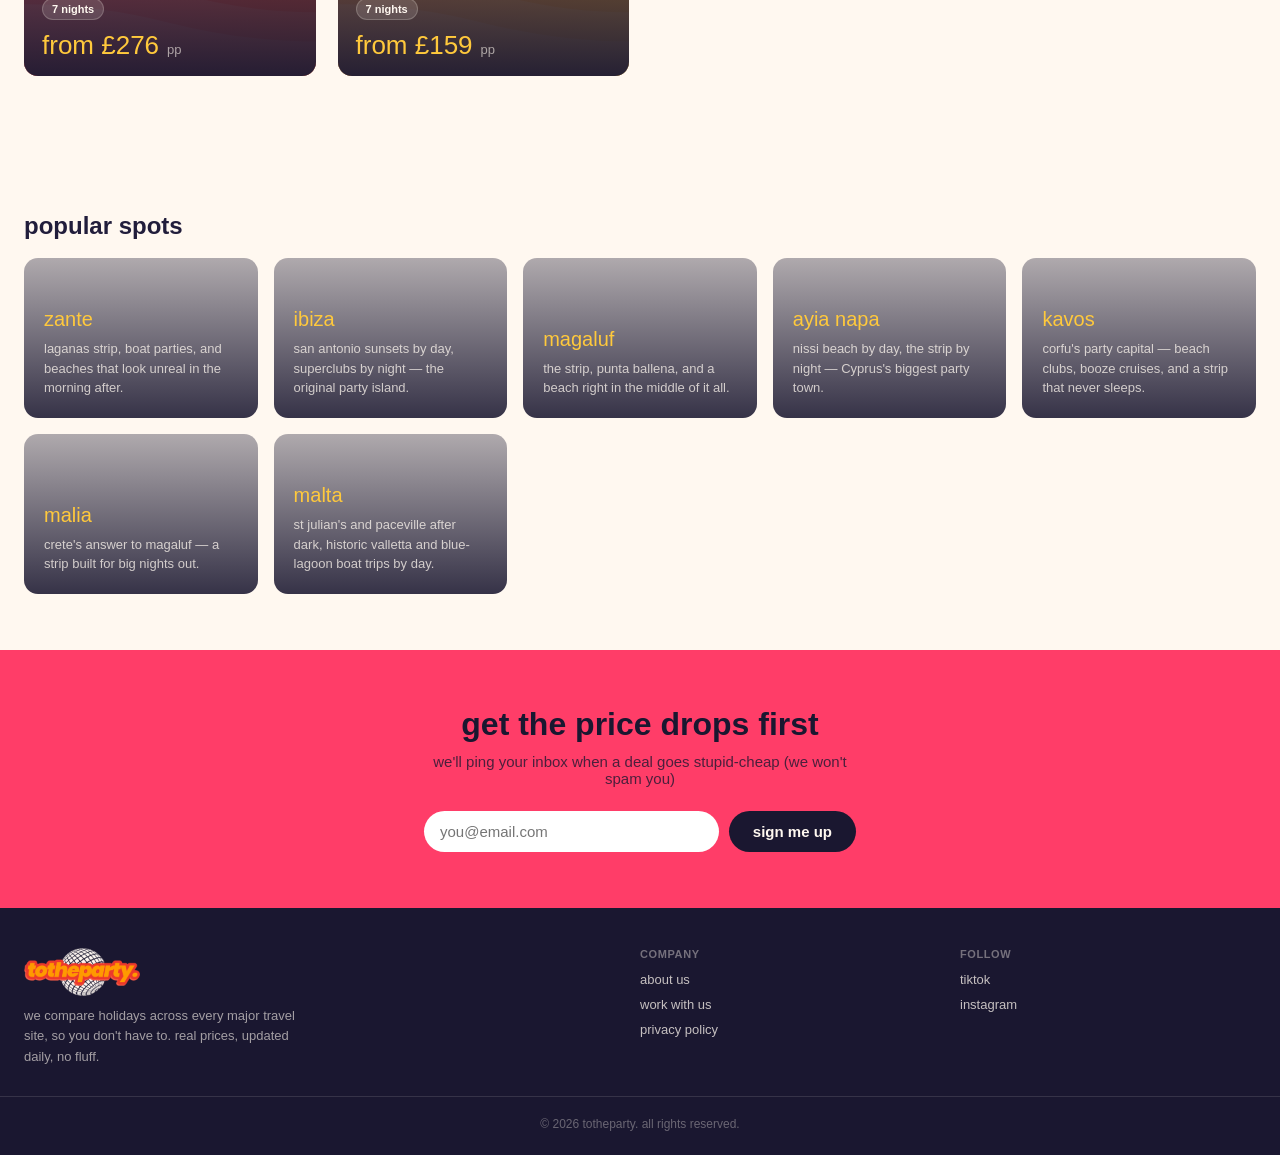
==== commit 372196c1: "Add files via upload" ====
--- a/index.html
+++ b/index.html
@@ -8,6 +8,21 @@
 <link rel="preconnect" href="https://fonts.gstatic.com" crossorigin>
 <link href="https://fonts.googleapis.com/css2?family=Anton&family=Work+Sans:wght@400;500;600;700&display=swap" rel="stylesheet">
 <link rel="stylesheet" href="styles.css">
+<link rel="icon" href="favicon.ico" sizes="any">
+<link rel="icon" href="favicon-32x32.png" type="image/png" sizes="32x32">
+<link rel="icon" href="favicon-16x16.png" type="image/png" sizes="16x16">
+<link rel="apple-touch-icon" href="apple-touch-icon.png">
+<!-- Google tag (gtag.js) -->
+<script>
+  window.dataLayer = window.dataLayer || [];
+  function gtag(){dataLayer.push(arguments);}
+  gtag('consent', 'default', { 'analytics_storage': 'denied' });
+</script>
+<script async src="https://www.googletagmanager.com/gtag/js?id=G-LF48896FDL"></script>
+<script>
+  gtag('js', new Date());
+  gtag('config', 'G-LF48896FDL');
+</script>
 </head>
 <body>
 
@@ -267,5 +282,40 @@
 </footer>
 
 <script src="deals.js"></script>
+<div class="cookie-banner" id="cookie-banner" hidden>
+  <p>we use cookies to understand how people use this site. <a href="privacy.html">learn more</a></p>
+  <div class="cookie-banner-actions">
+    <button type="button" id="cookie-decline">decline</button>
+    <button type="button" id="cookie-accept">accept</button>
+  </div>
+</div>
+<script>
+(function() {
+  var consent = localStorage.getItem('cookie_consent');
+  var banner = document.getElementById('cookie-banner');
+  if (!consent) {
+    banner.hidden = false;
+  } else if (consent === 'granted' && typeof gtag === 'function') {
+    gtag('consent', 'update', { 'analytics_storage': 'granted' });
+  }
+  var acceptBtn = document.getElementById('cookie-accept');
+  var declineBtn = document.getElementById('cookie-decline');
+  if (acceptBtn) {
+    acceptBtn.addEventListener('click', function() {
+      localStorage.setItem('cookie_consent', 'granted');
+      if (typeof gtag === 'function') {
+        gtag('consent', 'update', { 'analytics_storage': 'granted' });
+      }
+      banner.hidden = true;
+    });
+  }
+  if (declineBtn) {
+    declineBtn.addEventListener('click', function() {
+      localStorage.setItem('cookie_consent', 'denied');
+      banner.hidden = true;
+    });
+  }
+})();
+</script>
 </body>
 </html>
--- a/styles.css
+++ b/styles.css
@@ -894,3 +894,59 @@
   .finder-row { padding: 12px 18px; }
   .finder-submit { padding: 14px 24px; min-height: 46px; }
 }
+
+/* Cookie consent banner */
+.cookie-banner {
+  position: fixed;
+  bottom: 16px;
+  left: 16px;
+  right: 16px;
+  max-width: 500px;
+  margin: 0 auto;
+  background: var(--night);
+  color: var(--cream);
+  border-radius: 14px;
+  padding: 16px 20px;
+  box-shadow: 0 8px 24px rgba(0,0,0,0.3);
+  z-index: 100;
+  display: flex;
+  flex-wrap: wrap;
+  align-items: center;
+  gap: 14px;
+}
+.cookie-banner p {
+  flex: 1;
+  min-width: 200px;
+  font-size: 13px;
+  line-height: 1.5;
+  color: rgba(255,248,240,0.85);
+  margin: 0;
+}
+.cookie-banner p a {
+  color: var(--sun);
+  text-decoration: underline;
+}
+.cookie-banner-actions {
+  display: flex;
+  gap: 8px;
+  flex-shrink: 0;
+}
+.cookie-banner-actions button {
+  font-family: inherit;
+  font-size: 13px;
+  font-weight: 700;
+  padding: 8px 16px;
+  border-radius: 100px;
+  border: none;
+  cursor: pointer;
+}
+#cookie-decline {
+  background: transparent;
+  color: rgba(255,248,240,0.7);
+  border: 1px solid rgba(255,248,240,0.25);
+}
+#cookie-accept {
+  background: var(--hot-pink);
+  color: #fff;
+}
+#cookie-accept:hover { background: #E5265A; }
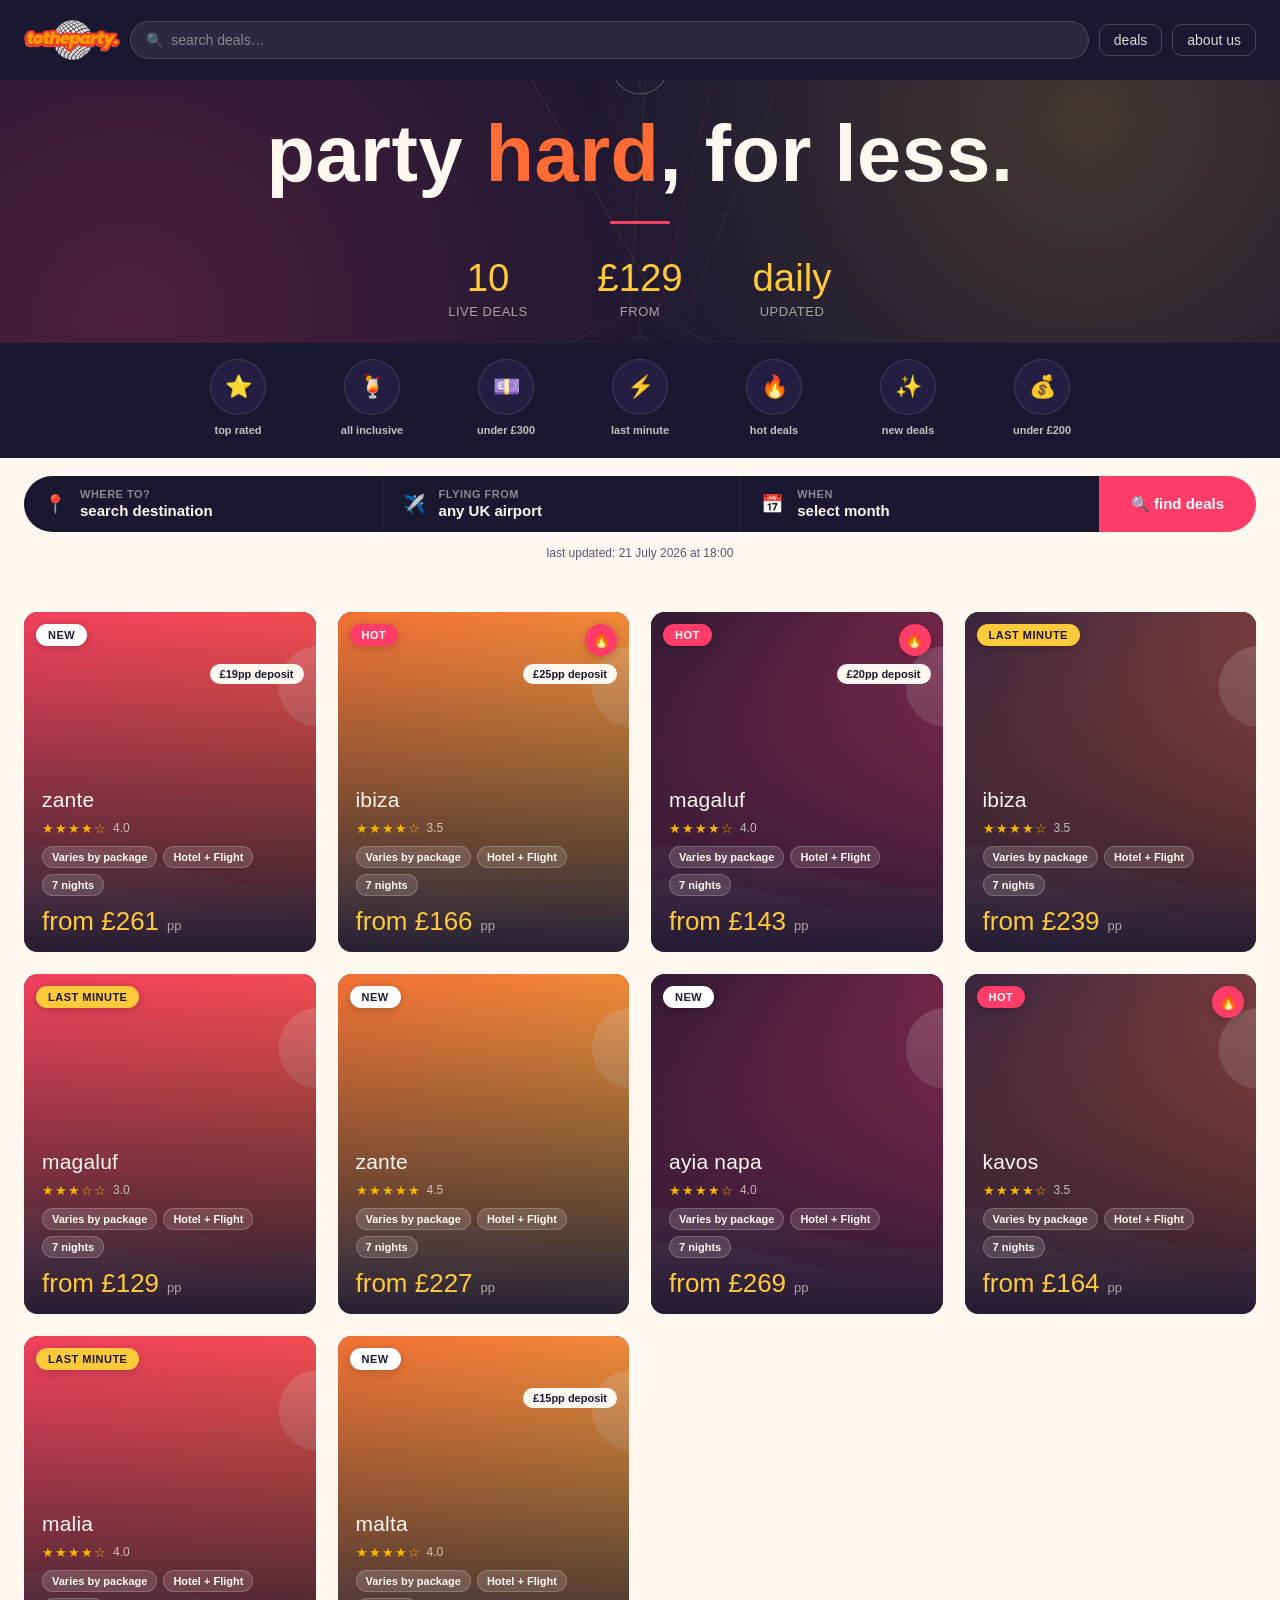
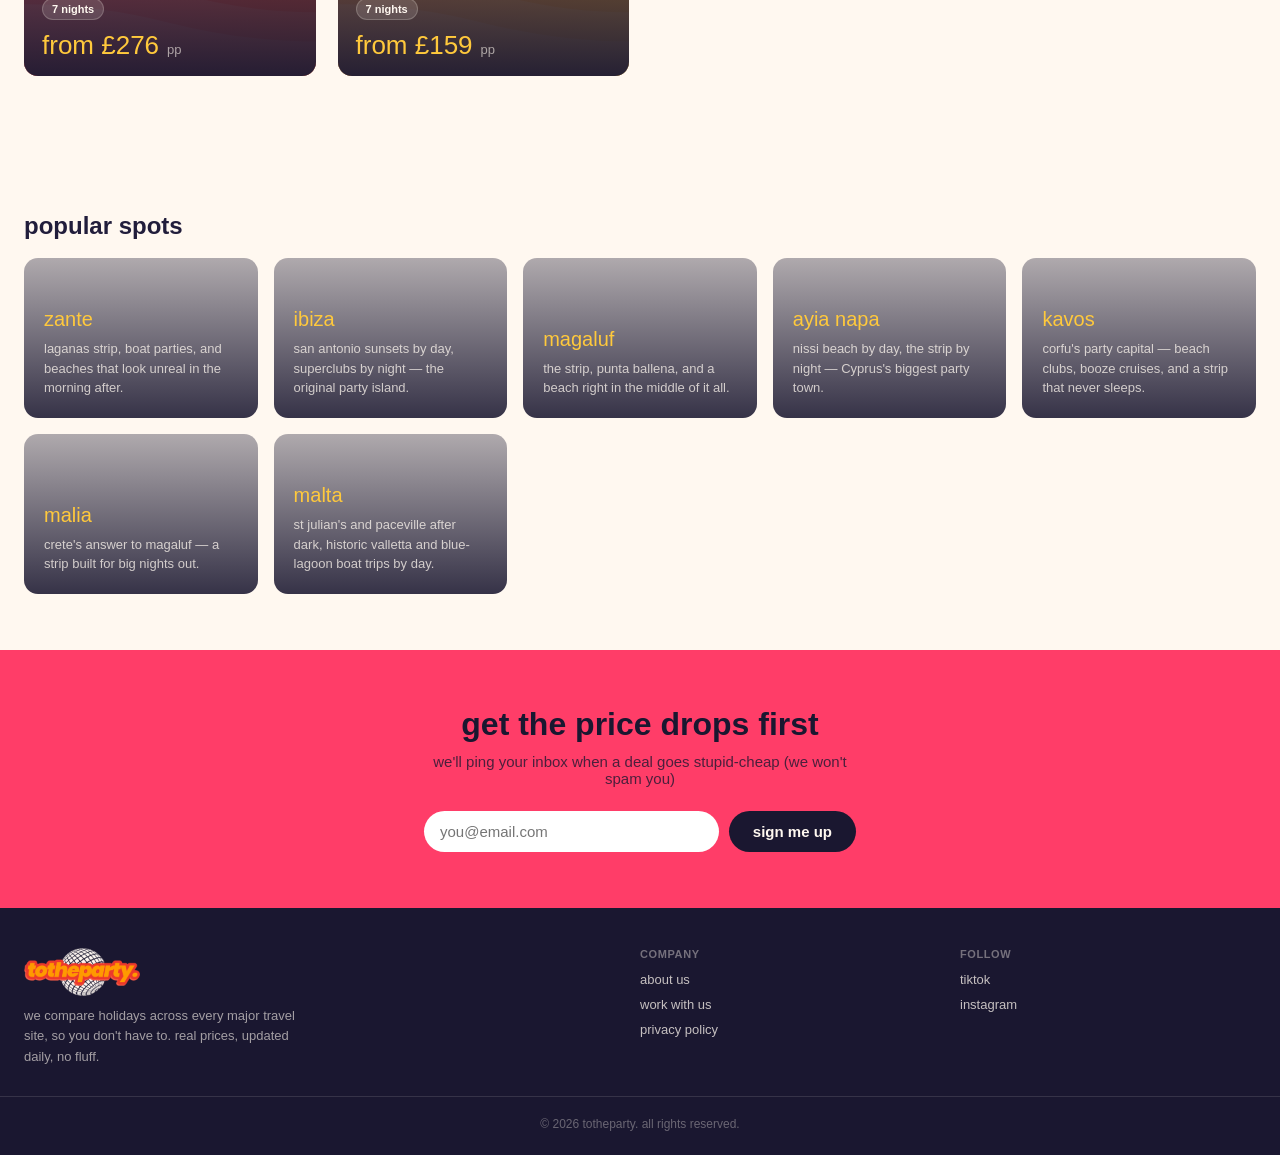
==== commit 0b93688d: "Add files via upload" ====
--- a/index.html
+++ b/index.html
@@ -16,7 +16,6 @@
 <script>
   window.dataLayer = window.dataLayer || [];
   function gtag(){dataLayer.push(arguments);}
-  gtag('consent', 'default', { 'analytics_storage': 'denied' });
 </script>
 <script async src="https://www.googletagmanager.com/gtag/js?id=G-LF48896FDL"></script>
 <script>
@@ -282,40 +281,5 @@
 </footer>
 
 <script src="deals.js"></script>
-<div class="cookie-banner" id="cookie-banner" hidden>
-  <p>we use cookies to understand how people use this site. <a href="privacy.html">learn more</a></p>
-  <div class="cookie-banner-actions">
-    <button type="button" id="cookie-decline">decline</button>
-    <button type="button" id="cookie-accept">accept</button>
-  </div>
-</div>
-<script>
-(function() {
-  var consent = localStorage.getItem('cookie_consent');
-  var banner = document.getElementById('cookie-banner');
-  if (!consent) {
-    banner.hidden = false;
-  } else if (consent === 'granted' && typeof gtag === 'function') {
-    gtag('consent', 'update', { 'analytics_storage': 'granted' });
-  }
-  var acceptBtn = document.getElementById('cookie-accept');
-  var declineBtn = document.getElementById('cookie-decline');
-  if (acceptBtn) {
-    acceptBtn.addEventListener('click', function() {
-      localStorage.setItem('cookie_consent', 'granted');
-      if (typeof gtag === 'function') {
-        gtag('consent', 'update', { 'analytics_storage': 'granted' });
-      }
-      banner.hidden = true;
-    });
-  }
-  if (declineBtn) {
-    declineBtn.addEventListener('click', function() {
-      localStorage.setItem('cookie_consent', 'denied');
-      banner.hidden = true;
-    });
-  }
-})();
-</script>
 </body>
 </html>
--- a/styles.css
+++ b/styles.css
@@ -894,59 +894,3 @@
   .finder-row { padding: 12px 18px; }
   .finder-submit { padding: 14px 24px; min-height: 46px; }
 }
-
-/* Cookie consent banner */
-.cookie-banner {
-  position: fixed;
-  bottom: 16px;
-  left: 16px;
-  right: 16px;
-  max-width: 500px;
-  margin: 0 auto;
-  background: var(--night);
-  color: var(--cream);
-  border-radius: 14px;
-  padding: 16px 20px;
-  box-shadow: 0 8px 24px rgba(0,0,0,0.3);
-  z-index: 100;
-  display: flex;
-  flex-wrap: wrap;
-  align-items: center;
-  gap: 14px;
-}
-.cookie-banner p {
-  flex: 1;
-  min-width: 200px;
-  font-size: 13px;
-  line-height: 1.5;
-  color: rgba(255,248,240,0.85);
-  margin: 0;
-}
-.cookie-banner p a {
-  color: var(--sun);
-  text-decoration: underline;
-}
-.cookie-banner-actions {
-  display: flex;
-  gap: 8px;
-  flex-shrink: 0;
-}
-.cookie-banner-actions button {
-  font-family: inherit;
-  font-size: 13px;
-  font-weight: 700;
-  padding: 8px 16px;
-  border-radius: 100px;
-  border: none;
-  cursor: pointer;
-}
-#cookie-decline {
-  background: transparent;
-  color: rgba(255,248,240,0.7);
-  border: 1px solid rgba(255,248,240,0.25);
-}
-#cookie-accept {
-  background: var(--hot-pink);
-  color: #fff;
-}
-#cookie-accept:hover { background: #E5265A; }
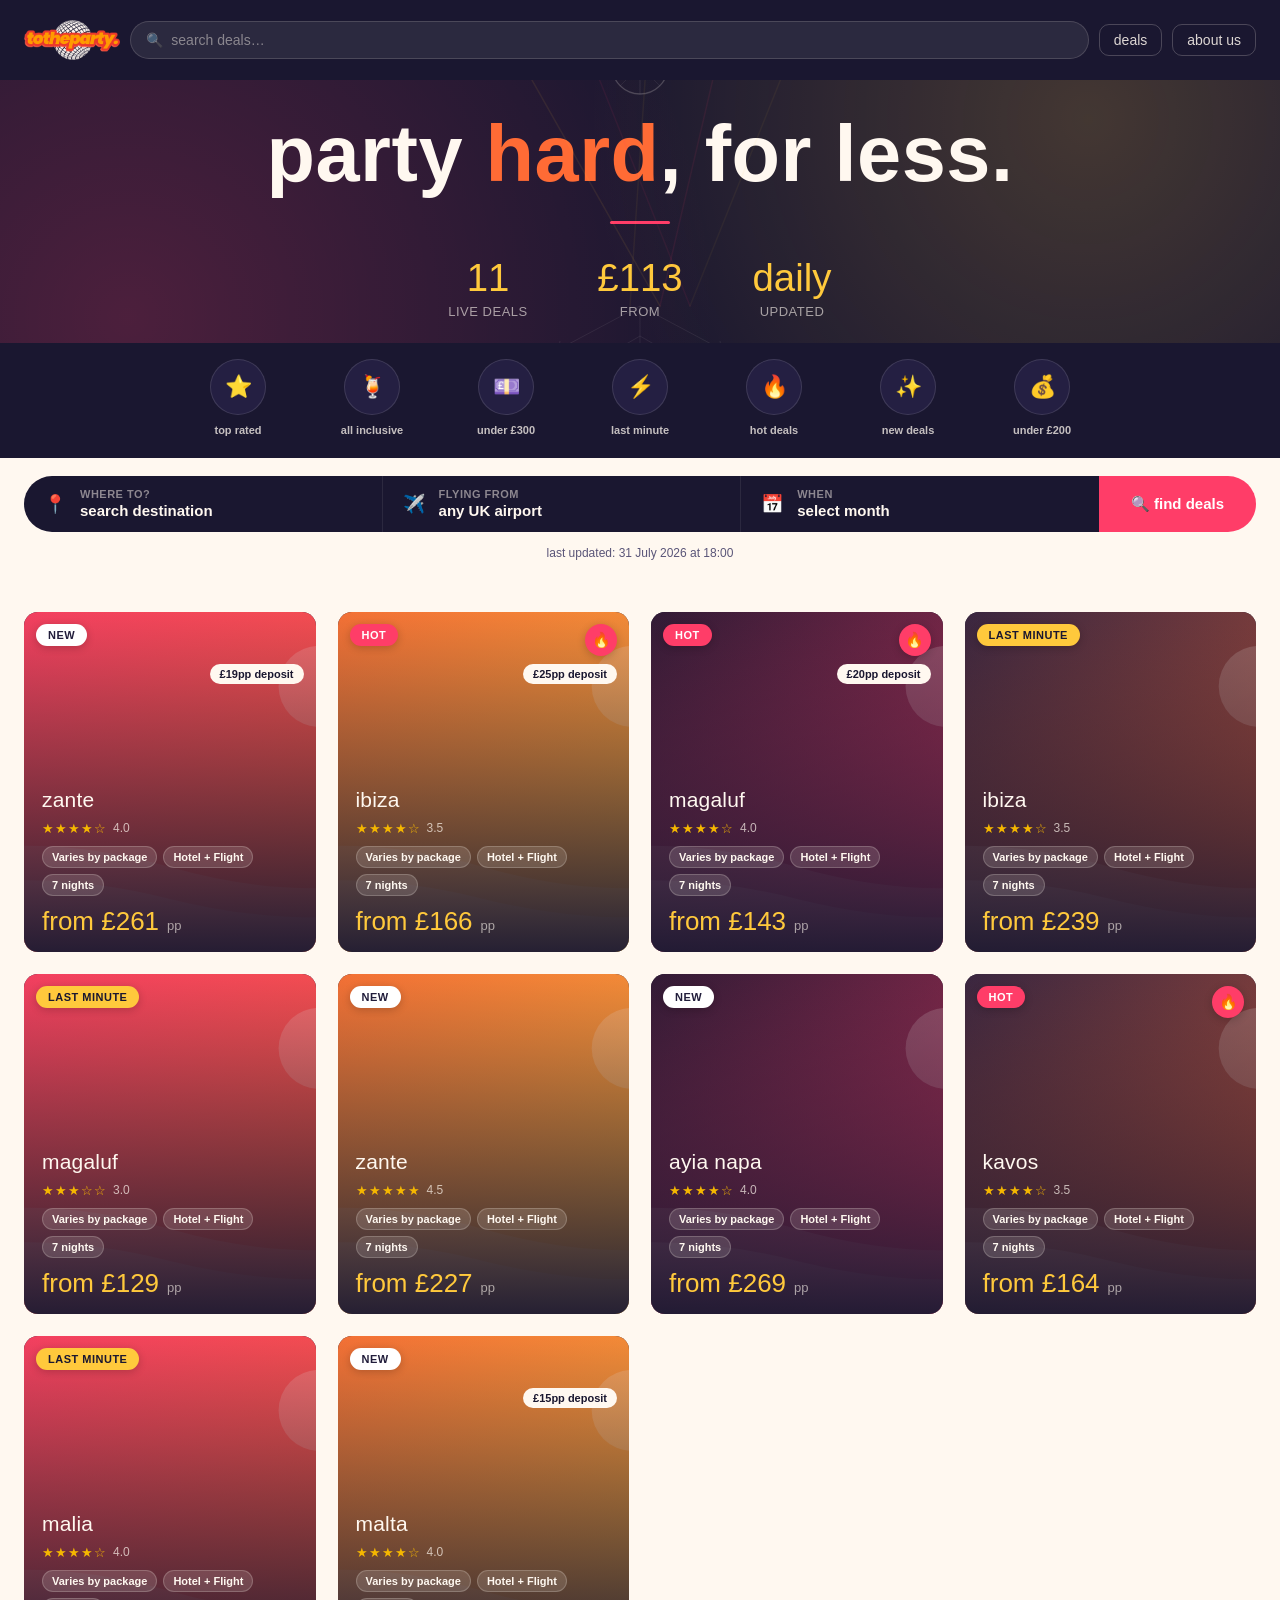
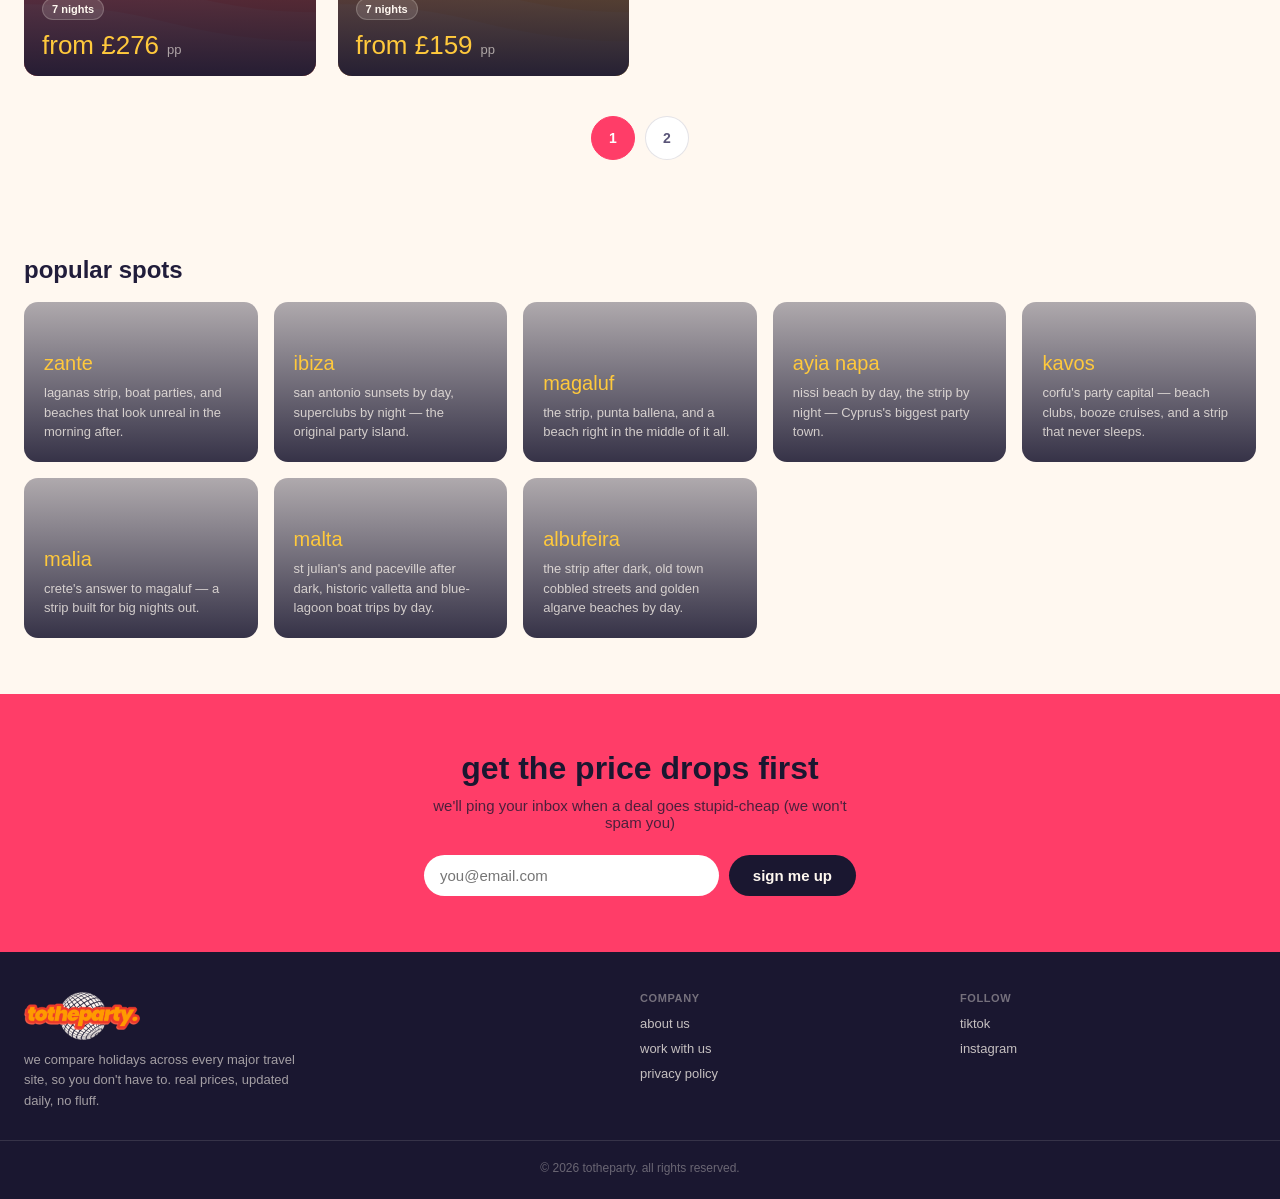
==== commit 09172043: "Add files via upload" ====
--- a/index.html
+++ b/index.html
@@ -138,6 +138,7 @@
               <option value="Kavos">kavos</option>
               <option value="Malia">malia</option>
               <option value="Malta">malta</option>
+              <option value="Albufeira">albufeira</option>
             </select>
           </div>
         </div>
@@ -241,6 +242,10 @@
         <span class="popular-name">malta</span>
         <span class="popular-desc">st julian's and paceville after dark, historic valletta and blue-lagoon boat trips by day.</span>
       </a>
+      <a class="popular-card" href="albufeira.html" style="background-image: url('https://picsum.photos/seed/albufeira-hero/500/400')">
+        <span class="popular-name">albufeira</span>
+        <span class="popular-desc">the strip after dark, old town cobbled streets and golden algarve beaches by day.</span>
+      </a>
     </div>
   </div>
 </section>
